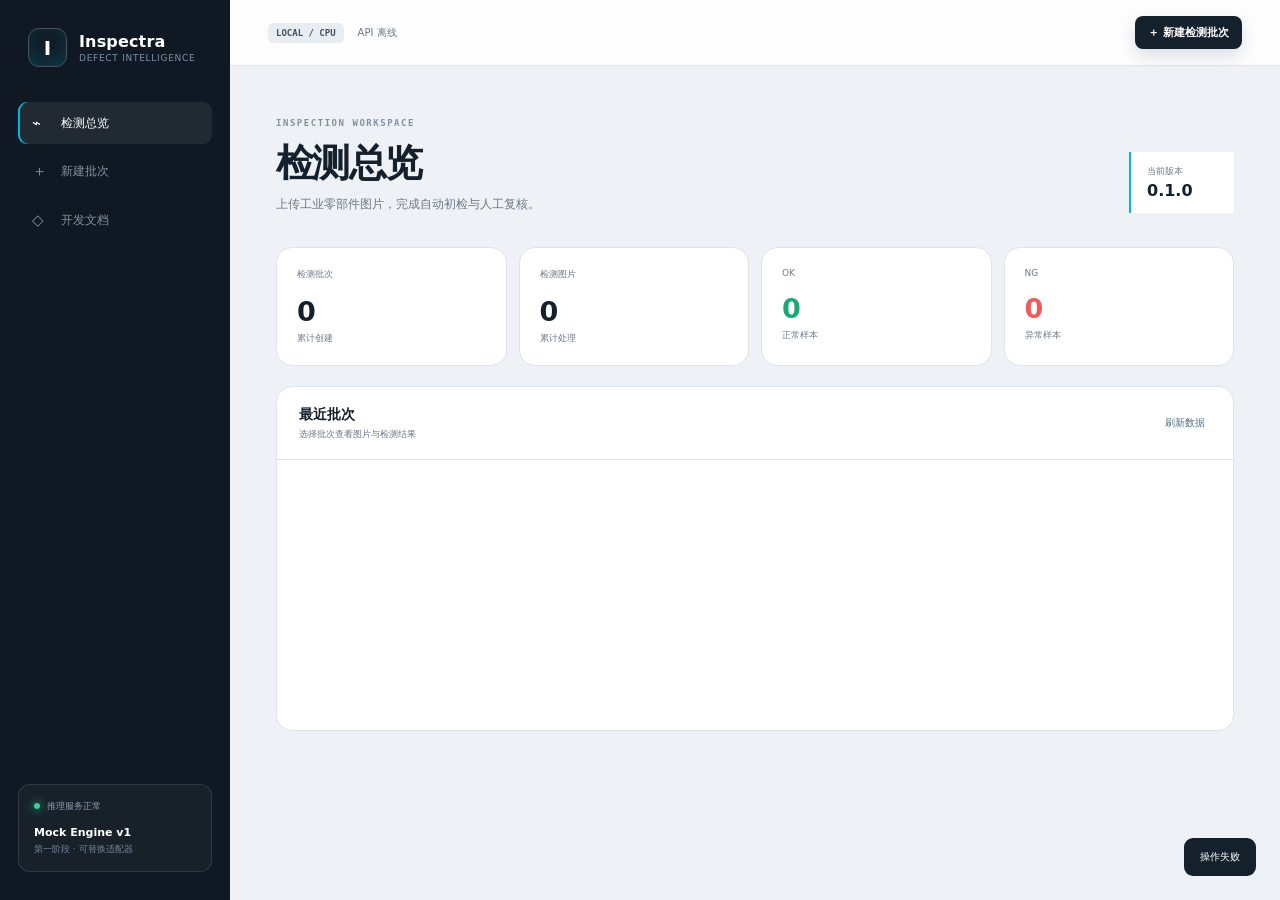
==== src/main/resources/static/index.html @ 6fd92f79 "feat: deliver runnable industrial defect detection demo" ====
<!doctype html>
<html lang="zh-CN">
<head>
  <meta charset="UTF-8">
  <meta name="viewport" content="width=device-width, initial-scale=1.0">
  <meta name="description" content="工业表面缺陷检测 Demo">
  <title>Inspectra · 工业缺陷检测</title>
  <link rel="stylesheet" href="app.css">
</head>
<body>
  <div class="app-shell">
    <aside>
      <div class="brand"><span class="brand-icon">I</span><div><strong>Inspectra</strong><small>Defect Intelligence</small></div></div>
      <nav>
        <button class="nav-item active" data-view="dashboard"><span>⌁</span>检测总览</button>
        <button class="nav-item" data-view="new-batch"><span>＋</span>新建批次</button>
        <a class="nav-item" href="docs/"><span>◇</span>开发文档</a>
      </nav>
      <div class="model-card">
        <div><span class="pulse"></span>推理服务正常</div>
        <strong>Mock Engine v1</strong>
        <small>第一阶段 · 可替换适配器</small>
      </div>
    </aside>

    <main>
      <header>
        <div><span class="environment">LOCAL / CPU</span><span id="apiStatus">连接中</span></div>
        <button class="primary compact" id="quickCreate">＋ 新建检测批次</button>
      </header>

      <section id="dashboard" class="view active">
        <div class="page-heading">
          <div><div class="eyebrow">INSPECTION WORKSPACE</div><h1>检测总览</h1><p>上传工业零部件图片，完成自动初检与人工复核。</p></div>
          <div class="date-badge"><span>当前版本</span><strong>0.1.0</strong></div>
        </div>
        <div class="stats" id="globalStats">
          <article><span>检测批次</span><strong>0</strong><small>累计创建</small></article>
          <article><span>检测图片</span><strong>0</strong><small>累计处理</small></article>
          <article><span>OK</span><strong class="ok">0</strong><small>正常样本</small></article>
          <article><span>NG</span><strong class="ng">0</strong><small>异常样本</small></article>
        </div>
        <div class="panel">
          <div class="panel-head"><div><h2>最近批次</h2><p>选择批次查看图片与检测结果</p></div><button class="text-button" id="refreshButton">刷新数据</button></div>
          <div id="batchList" class="batch-list"></div>
        </div>
      </section>

      <section id="new-batch" class="view">
        <div class="page-heading"><div><div class="eyebrow">NEW INSPECTION</div><h1>新建检测批次</h1><p>先创建批次，再上传待检测图片。</p></div></div>
        <form id="batchForm" class="form-panel">
          <label><span>批次名称 *</span><input name="name" required placeholder="例如：轴承外圈 2026-10-24"></label>
          <div class="form-row">
            <label><span>工件编号</span><input name="partNumber" placeholder="例如：BR-6205"></label>
            <label><span>检测场景</span><select disabled><option>肉眼可见表面缺陷</option></select></label>
          </div>
          <label><span>批次备注</span><textarea name="note" rows="4" placeholder="记录来源、拍摄条件或客户要求"></textarea></label>
          <div class="form-actions"><button type="button" class="secondary" data-view-target="dashboard">取消</button><button class="primary" type="submit">创建并上传图片 →</button></div>
        </form>
      </section>

      <section id="batch-detail" class="view">
        <button class="back-button" data-view-target="dashboard">← 返回批次列表</button>
        <div class="page-heading detail-heading">
          <div><div class="eyebrow" id="detailId">BATCH</div><h1 id="detailName">批次详情</h1><p id="detailMeta"></p></div>
          <a class="secondary export-link" id="exportLink">导出 CSV</a>
        </div>
        <div class="detail-grid">
          <section class="upload-panel">
            <div class="upload-copy"><span>01</span><div><h2>上传检测图片</h2><p>支持 JPG、PNG、WEBP，单次最多100MB。</p></div></div>
            <label class="drop-zone" id="dropZone">
              <input id="fileInput" type="file" multiple accept="image/jpeg,image/png,image/webp">
              <div class="upload-icon">⇧</div><strong>点击选择或拖放图片</strong><small>第一阶段使用确定性 Mock 检测</small>
            </label>
            <button class="primary full" id="uploadButton" disabled>上传并开始检测</button>
          </section>
          <section class="summary-panel" id="batchStats">
            <div class="summary-title"><span>02</span><h2>本批统计</h2></div>
            <div class="donut" style="--rate:0"><div><strong>0%</strong><small>合格率</small></div></div>
            <div class="summary-values"><div><span>总数</span><strong>0</strong></div><div><span>OK</span><strong class="ok">0</strong></div><div><span>NG</span><strong class="ng">0</strong></div></div>
          </section>
        </div>
        <div class="panel result-panel">
          <div class="panel-head"><div><h2>检测结果</h2><p>点击结果可以完成人工复核</p></div><div class="filter-group"><button class="filter active" data-filter="ALL">全部</button><button class="filter" data-filter="OK">OK</button><button class="filter" data-filter="NG">NG</button></div></div>
          <div id="imageGrid" class="image-grid"></div>
        </div>
      </section>
    </main>
  </div>

  <dialog id="reviewDialog">
    <form method="dialog" id="reviewForm">
      <div class="dialog-head"><div><span>MANUAL REVIEW</span><h2>人工复核</h2></div><button value="cancel">×</button></div>
      <input type="hidden" name="imageId">
      <label><span>最终判定</span><select name="status"><option>OK</option><option>NG</option></select></label>
      <label><span>缺陷类别</span><select name="category"><option>无缺陷</option><option>划痕</option><option>磕碰</option><option>缺料</option><option>污渍</option><option>毛刺</option></select></label>
      <label><span>复核备注</span><textarea name="note" rows="3" placeholder="可选"></textarea></label>
      <div class="form-actions"><button value="cancel" class="secondary">取消</button><button value="default" class="primary" id="saveReview">保存复核</button></div>
    </form>
  </dialog>

  <div id="toast" role="status"></div>
  <script src="app.js"></script>
</body>
</html>
---- src/main/resources/static/app.css ----
:root{--bg:#eef1f5;--paper:#fff;--ink:#15202d;--muted:#6d7785;--line:#dfe4ea;--nav:#101923;--cyan:#00b8d9;--green:#19a974;--red:#ef5b5b;--radius:16px;font-family:Inter,"Microsoft YaHei",system-ui,sans-serif;color-scheme:light}*{box-sizing:border-box}body{margin:0;background:var(--bg);color:var(--ink)}button,input,textarea,select{font:inherit}button,a{cursor:pointer}a{text-decoration:none;color:inherit}.app-shell{min-height:100vh}aside{position:fixed;inset:0 auto 0 0;width:230px;background:var(--nav);color:#fff;padding:28px 18px;display:flex;flex-direction:column}.brand{display:flex;align-items:center;gap:12px;padding:0 10px 35px}.brand-icon{width:39px;height:39px;display:grid;place-items:center;border:1px solid rgba(255,255,255,.25);border-radius:11px;color:#fff;font-size:20px;font-weight:900;box-shadow:inset 0 -8px 20px rgba(0,184,217,.18)}.brand strong,.brand small{display:block}.brand strong{letter-spacing:.01em}.brand small{font-size:9px;color:#7f92a8;margin-top:2px;letter-spacing:.08em;text-transform:uppercase}nav{display:grid;gap:6px}.nav-item{width:100%;border:0;background:transparent;color:#8190a2;padding:12px 14px;border-radius:9px;text-align:left;font-size:12px;display:flex;align-items:center;gap:12px}.nav-item span{width:17px;font-size:15px}.nav-item:hover,.nav-item.active{background:rgba(255,255,255,.07);color:#fff}.nav-item.active{box-shadow:inset 2px 0 var(--cyan)}.model-card{margin-top:auto;padding:15px;border:1px solid rgba(255,255,255,.1);border-radius:12px;background:rgba(255,255,255,.035)}.model-card>div{font-size:9px;color:#8fa0b3;margin-bottom:13px}.pulse{display:inline-block;width:6px;height:6px;border-radius:50%;background:#32d296;box-shadow:0 0 10px #32d296;margin-right:7px}.model-card strong,.model-card small{display:block}.model-card strong{font-size:11px}.model-card small{font-size:9px;color:#73859a;margin-top:4px}main{margin-left:230px;min-height:100vh}header{height:66px;padding:0 38px;background:rgba(255,255,255,.85);border-bottom:1px solid var(--line);display:flex;align-items:center;justify-content:space-between;position:sticky;top:0;z-index:10;backdrop-filter:blur(14px)}header>div{display:flex;align-items:center;gap:14px;font-size:10px;color:var(--muted)}.environment{background:#e8edf2;padding:5px 8px;border-radius:5px;font:600 9px ui-monospace,monospace;color:#425063}.view{display:none;max-width:1280px;margin:0 auto;padding:52px 46px 80px}.view.active{display:block}.page-heading{display:flex;justify-content:space-between;align-items:end;margin-bottom:34px}.eyebrow{font:700 9px ui-monospace,monospace;letter-spacing:.17em;color:#8190a2}.page-heading h1{font-size:38px;letter-spacing:-.045em;margin:10px 0 7px}.page-heading p{margin:0;color:var(--muted);font-size:12px}.date-badge{min-width:105px;padding:13px 16px;border-left:2px solid var(--cyan);background:var(--paper)}.date-badge span,.date-badge strong{display:block}.date-badge span{font-size:9px;color:var(--muted)}.date-badge strong{font-size:16px;margin-top:3px}.primary,.secondary{border:0;border-radius:8px;padding:11px 17px;font-size:11px;font-weight:700}.primary{background:var(--ink);color:#fff;box-shadow:0 7px 16px rgba(21,32,45,.14)}.primary:hover{background:#263548}.primary.compact{padding:9px 13px}.primary.full{width:100%;margin-top:12px}.primary:disabled{opacity:.4;cursor:not-allowed}.secondary{background:#fff;color:var(--ink);border:1px solid var(--line)}.stats{display:grid;grid-template-columns:repeat(4,1fr);gap:12px;margin-bottom:20px}.stats article{background:var(--paper);border:1px solid var(--line);border-radius:var(--radius);padding:20px}.stats span,.stats small{display:block;font-size:9px;color:var(--muted)}.stats strong{display:block;font-size:27px;letter-spacing:-.04em;margin:15px 0 5px}.ok{color:var(--green)!important}.ng{color:var(--red)!important}.panel{background:var(--paper);border:1px solid var(--line);border-radius:var(--radius);overflow:hidden}.panel-head{min-height:73px;padding:18px 22px;border-bottom:1px solid var(--line);display:flex;align-items:center;justify-content:space-between}.panel-head h2{font-size:14px;margin:0 0 4px}.panel-head p{margin:0;color:var(--muted);font-size:9px}.text-button{border:0;background:transparent;color:#4b718a;font-size:10px}.batch-list{min-height:270px}.empty{height:270px;display:grid;place-items:center;text-align:center;color:var(--muted)}.empty strong{display:block;color:#3a4653;font-size:13px;margin-bottom:6px}.empty small{font-size:10px}.batch-row{display:grid;grid-template-columns:1.5fr .8fr .6fr .6fr 70px;align-items:center;gap:15px;padding:17px 22px;border-bottom:1px solid var(--line);transition:.16s}.batch-row:last-child{border:0}.batch-row:hover{background:#f8fafb}.batch-main strong,.batch-main small{display:block}.batch-main strong{font-size:12px}.batch-main small,.batch-cell span{font-size:9px;color:var(--muted);margin-top:4px}.batch-cell strong,.batch-cell span{display:block}.batch-cell strong{font-size:12px}.batch-open{border:1px solid var(--line);background:#fff;border-radius:7px;padding:7px 10px;font-size:10px}.form-panel{max-width:760px;background:var(--paper);border:1px solid var(--line);border-radius:var(--radius);padding:28px}.form-panel label,.dialog-head+label,#reviewForm label{display:grid;gap:8px;margin-bottom:18px}.form-panel label>span,#reviewForm label>span{font-size:10px;font-weight:700}.form-row{display:grid;grid-template-columns:1fr 1fr;gap:16px}input,textarea,select{width:100%;border:1px solid #d4dbe3;background:#fbfcfd;color:var(--ink);padding:11px 12px;border-radius:8px;outline:0;font-size:11px}input:focus,textarea:focus,select:focus{border-color:#7aa6bd;box-shadow:0 0 0 3px rgba(0,184,217,.08)}textarea{resize:vertical}.form-actions{display:flex;justify-content:flex-end;gap:9px;margin-top:24px}.back-button{border:0;background:transparent;padding:0;color:var(--muted);font-size:10px;margin-bottom:24px}.detail-heading{margin-bottom:25px}.export-link{display:inline-block}.detail-grid{display:grid;grid-template-columns:1.45fr .75fr;gap:16px;margin-bottom:16px}.upload-panel,.summary-panel{background:var(--paper);border:1px solid var(--line);border-radius:var(--radius);padding:22px}.upload-copy{display:flex;gap:12px;align-items:start}.upload-copy>span,.summary-title>span{color:var(--cyan);font:700 9px ui-monospace,monospace}.upload-copy h2,.summary-title h2{font-size:13px;margin:0 0 4px}.upload-copy p{font-size:9px;color:var(--muted);margin:0}.drop-zone{margin-top:18px;min-height:155px;border:1px dashed #b9c3ce;border-radius:12px;background:#fafbfc;display:grid;place-items:center;align-content:center;text-align:center;cursor:pointer}.drop-zone.dragging{border-color:var(--cyan);background:#f0fbfd}.drop-zone input{display:none}.upload-icon{width:42px;height:42px;display:grid;place-items:center;border-radius:50%;background:#eef2f5;color:#647383;font-size:20px;margin-bottom:9px}.drop-zone strong{font-size:11px}.drop-zone small{font-size:9px;color:var(--muted);margin-top:5px}.summary-title{display:flex;gap:10px}.donut{width:125px;height:125px;margin:22px auto;border-radius:50%;display:grid;place-items:center;background:conic-gradient(var(--green) calc(var(--rate)*1%),#ebeff3 0)}.donut:before{content:"";position:absolute;width:91px;height:91px;border-radius:50%;background:#fff}.donut>div{position:relative;text-align:center}.donut strong,.donut small{display:block}.donut strong{font-size:22px}.donut small{font-size:8px;color:var(--muted)}.summary-values{display:grid;grid-template-columns:repeat(3,1fr);gap:8px}.summary-values div{text-align:center;padding:9px;background:#f7f9fa;border-radius:7px}.summary-values span,.summary-values strong{display:block}.summary-values span{font-size:8px;color:var(--muted)}.summary-values strong{font-size:14px;margin-top:4px}.result-panel{margin-top:16px}.filter-group{display:flex;gap:5px}.filter{border:1px solid var(--line);background:#fff;padding:6px 10px;border-radius:6px;color:var(--muted);font-size:9px}.filter.active{background:var(--ink);color:#fff;border-color:var(--ink)}.image-grid{display:grid;grid-template-columns:repeat(4,1fr);gap:1px;background:var(--line)}.image-card{background:#fff;padding:12px;cursor:pointer}.image-preview{position:relative;aspect-ratio:4/3;background:#e8edf1;border-radius:8px;overflow:hidden}.image-preview img{width:100%;height:100%;object-fit:cover}.box{position:absolute;border:2px solid var(--red);box-shadow:0 0 0 1px rgba(255,255,255,.5)}.box-label{position:absolute;top:-18px;left:-2px;background:var(--red);color:#fff;padding:3px 5px;font-size:7px;white-space:nowrap}.result-badge{position:absolute;right:7px;top:7px;padding:4px 6px;border-radius:5px;color:#fff;font:700 8px ui-monospace,monospace}.result-badge.OK{background:var(--green)}.result-badge.NG{background:var(--red)}.image-info{display:flex;justify-content:space-between;gap:8px;margin-top:10px}.image-info strong,.image-info small{display:block}.image-info strong{font-size:10px;max-width:150px;overflow:hidden;text-overflow:ellipsis;white-space:nowrap}.image-info small{font-size:8px;color:var(--muted);margin-top:3px}.reviewed{color:var(--green);font-size:8px;white-space:nowrap}dialog{width:min(430px,calc(100% - 30px));border:0;border-radius:15px;padding:0;box-shadow:0 30px 80px rgba(0,0,0,.28)}dialog::backdrop{background:rgba(11,18,25,.62);backdrop-filter:blur(4px)}#reviewForm{padding:25px}.dialog-head{display:flex;justify-content:space-between;align-items:start;margin-bottom:24px}.dialog-head span{font:700 8px ui-monospace,monospace;color:var(--cyan);letter-spacing:.15em}.dialog-head h2{margin:7px 0 0;font-size:22px}.dialog-head button{border:0;background:#f0f3f5;width:29px;height:29px;border-radius:7px}.toast{opacity:1}#toast{position:fixed;right:24px;bottom:24px;z-index:100;background:#14202b;color:#fff;border-radius:9px;padding:12px 16px;font-size:10px;transform:translateY(20px);opacity:0;pointer-events:none;transition:.25s}#toast.show{transform:translateY(0);opacity:1}@media(max-width:960px){aside{width:190px}main{margin-left:190px}.view{padding:35px 24px}.image-grid{grid-template-columns:repeat(2,1fr)}.stats{grid-template-columns:repeat(2,1fr)}}@media(max-width:700px){aside{position:static;width:auto;height:auto;padding:16px}.brand{padding-bottom:16px}nav{grid-template-columns:repeat(3,1fr)}.model-card{display:none}main{margin:0}header{padding:0 18px}.view{padding:30px 16px}.stats,.detail-grid,.form-row{grid-template-columns:1fr}.page-heading{align-items:start}.date-badge{display:none}.image-grid{grid-template-columns:1fr}.batch-row{grid-template-columns:1fr auto}.batch-cell{display:none}}
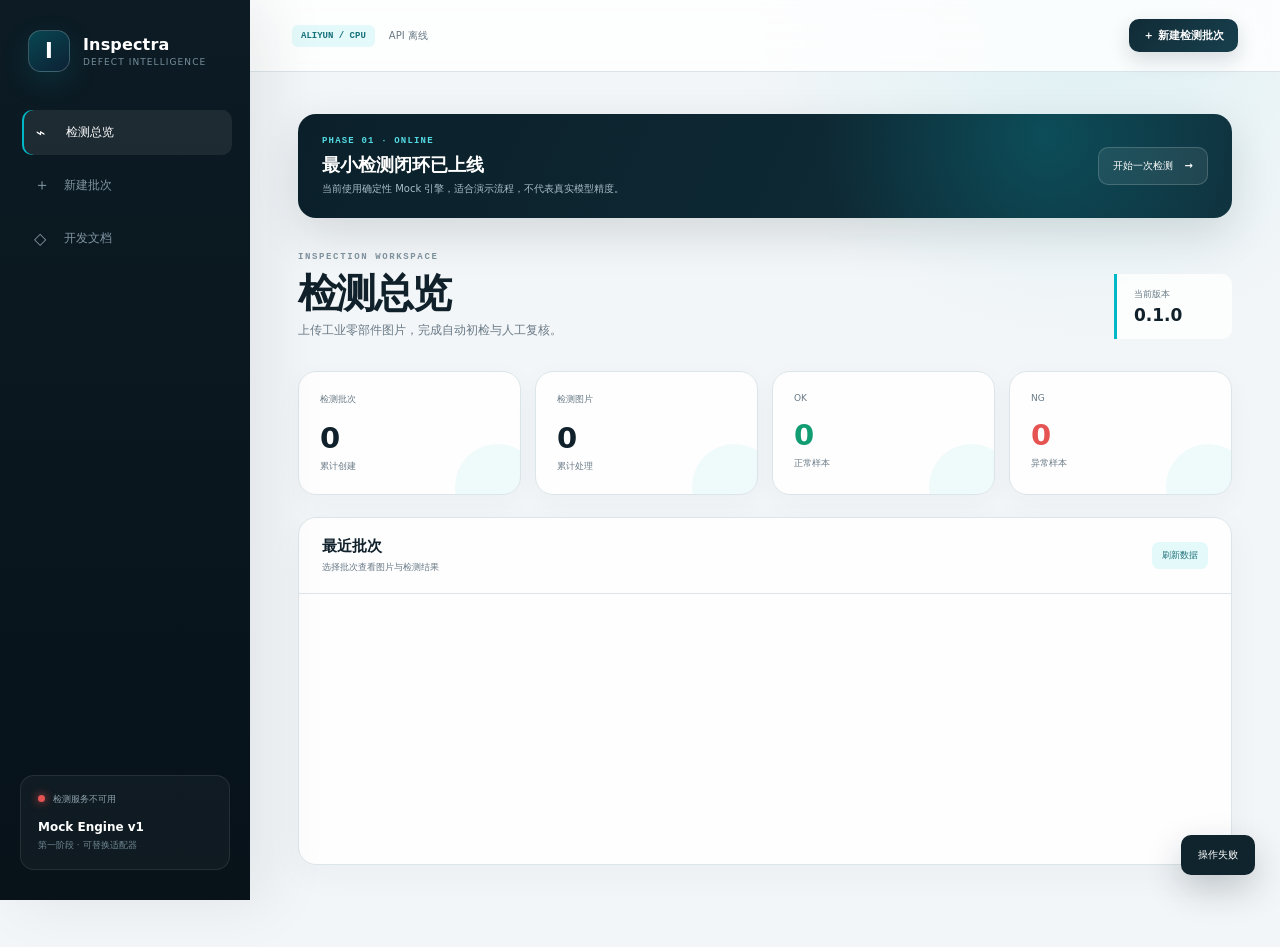
==== commit 874cce92: "fix(web): 重做检测工作台并改写首日交付日志 新增： - 新增工业检测工作台 V2 视觉样式，重构导航、状态卡、批次列表、上传区、统计区和移动端布局。 - 新增首日交付时间线与可导出的交付记录" ====
--- a/src/main/resources/static/index.html
+++ b/src/main/resources/static/index.html
@@ -5,7 +5,7 @@
   <meta name="viewport" content="width=device-width, initial-scale=1.0">
   <meta name="description" content="工业表面缺陷检测 Demo">
   <title>Inspectra · 工业缺陷检测</title>
-  <link rel="stylesheet" href="app.css">
+  <link rel="stylesheet" href="app-v2.css">
 </head>
 <body>
   <div class="app-shell">
@@ -17,7 +17,7 @@
         <a class="nav-item" href="docs/"><span>◇</span>开发文档</a>
       </nav>
       <div class="model-card">
-        <div><span class="pulse"></span>推理服务正常</div>
+        <div><span class="pulse" id="servicePulse"></span><span id="serviceState">正在检查服务</span></div>
         <strong>Mock Engine v1</strong>
         <small>第一阶段 · 可替换适配器</small>
       </div>
@@ -25,11 +25,15 @@
 
     <main>
       <header>
-        <div><span class="environment">LOCAL / CPU</span><span id="apiStatus">连接中</span></div>
+        <div><span class="environment" id="environmentBadge">CPU DEMO</span><span id="apiStatus">连接中</span></div>
         <button class="primary compact" id="quickCreate">＋ 新建检测批次</button>
       </header>
 
       <section id="dashboard" class="view active">
+        <div class="welcome-strip">
+          <div><span>PHASE 01 · ONLINE</span><strong>最小检测闭环已上线</strong><small>当前使用确定性 Mock 引擎，适合演示流程，不代表真实模型精度。</small></div>
+          <button class="strip-action" data-view-target="new-batch">开始一次检测 <b>→</b></button>
+        </div>
         <div class="page-heading">
           <div><div class="eyebrow">INSPECTION WORKSPACE</div><h1>检测总览</h1><p>上传工业零部件图片，完成自动初检与人工复核。</p></div>
           <div class="date-badge"><span>当前版本</span><strong>0.1.0</strong></div>
@@ -67,7 +71,7 @@
         </div>
         <div class="detail-grid">
           <section class="upload-panel">
-            <div class="upload-copy"><span>01</span><div><h2>上传检测图片</h2><p>支持 JPG、PNG、WEBP，单次最多100MB。</p></div></div>
+            <div class="upload-copy"><span>01</span><div><h2>上传检测图片</h2><p>支持 JPG、PNG、WEBP，单张 10MB，单次最多 100MB。</p></div></div>
             <label class="drop-zone" id="dropZone">
               <input id="fileInput" type="file" multiple accept="image/jpeg,image/png,image/webp">
               <div class="upload-icon">⇧</div><strong>点击选择或拖放图片</strong><small>第一阶段使用确定性 Mock 检测</small>
@@ -90,12 +94,12 @@
 
   <dialog id="reviewDialog">
     <form method="dialog" id="reviewForm">
-      <div class="dialog-head"><div><span>MANUAL REVIEW</span><h2>人工复核</h2></div><button value="cancel">×</button></div>
+      <div class="dialog-head"><div><span>MANUAL REVIEW</span><h2>人工复核</h2></div><button type="button" id="closeReview" aria-label="关闭复核窗口">×</button></div>
       <input type="hidden" name="imageId">
       <label><span>最终判定</span><select name="status"><option>OK</option><option>NG</option></select></label>
       <label><span>缺陷类别</span><select name="category"><option>无缺陷</option><option>划痕</option><option>磕碰</option><option>缺料</option><option>污渍</option><option>毛刺</option></select></label>
       <label><span>复核备注</span><textarea name="note" rows="3" placeholder="可选"></textarea></label>
-      <div class="form-actions"><button value="cancel" class="secondary">取消</button><button value="default" class="primary" id="saveReview">保存复核</button></div>
+      <div class="form-actions"><button type="button" id="cancelReview" class="secondary">取消</button><button type="submit" class="primary" id="saveReview">保存复核</button></div>
     </form>
   </dialog>
 
--- a/src/main/resources/static/app-v2.css
+++ b/src/main/resources/static/app-v2.css
@@ -0,0 +1,2 @@
+:root{--bg:#f3f6f8;--paper:#fff;--ink:#10212b;--muted:#687985;--line:#dce5e9;--nav:#09151c;--cyan:#00b7c7;--cyan-soft:#e4f9fa;--blue:#1478ff;--green:#129c72;--red:#e65353;--amber:#f3a83b;--radius:18px;font-family:Inter,"Microsoft YaHei","PingFang SC",system-ui,sans-serif;color-scheme:light}*{box-sizing:border-box}html{scroll-behavior:smooth}body{margin:0;background:radial-gradient(circle at 85% 0,rgba(0,183,199,.09),transparent 25%),var(--bg);color:var(--ink)}button,input,textarea,select{font:inherit}button,a{cursor:pointer}a{text-decoration:none;color:inherit}.app-shell{min-height:100vh}aside{position:fixed;inset:0 auto 0 0;width:250px;background:linear-gradient(180deg,#0c1b24,#071219);color:#fff;padding:30px 20px;display:flex;flex-direction:column;z-index:20;box-shadow:18px 0 60px rgba(8,25,34,.08)}.brand{display:flex;align-items:center;gap:13px;padding:0 8px 38px}.brand-icon{width:42px;height:42px;display:grid;place-items:center;border:1px solid rgba(255,255,255,.2);border-radius:13px;background:linear-gradient(145deg,rgba(0,183,199,.28),rgba(20,120,255,.08));font-size:21px;font-weight:900;box-shadow:0 10px 30px rgba(0,183,199,.14)}.brand strong,.brand small{display:block}.brand strong{font-size:16px;letter-spacing:.01em}.brand small{font-size:9px;color:#77909d;margin-top:3px;letter-spacing:.12em;text-transform:uppercase}nav{display:grid;gap:7px}.nav-item{width:100%;border:0;background:transparent;color:#8296a2;padding:13px 14px;border-radius:10px;text-align:left;font-size:12px;display:flex;align-items:center;gap:12px;transition:.2s}.nav-item span{width:18px;font-size:16px}.nav-item:hover,.nav-item.active{background:rgba(255,255,255,.075);color:#fff;transform:translateX(2px)}.nav-item.active{box-shadow:inset 2px 0 var(--cyan)}.model-card{margin-top:auto;padding:17px;border:1px solid rgba(255,255,255,.09);border-radius:14px;background:rgba(255,255,255,.035)}.model-card>div{font-size:9px;color:#8fa4af;margin-bottom:14px}.pulse{display:inline-block;width:7px;height:7px;border-radius:50%;background:#38d79f;box-shadow:0 0 12px #38d79f;margin-right:8px}.pulse.offline{background:var(--red);box-shadow:0 0 10px var(--red)}.model-card strong,.model-card small{display:block}.model-card strong{font-size:12px}.model-card small{font-size:9px;color:#718793;margin-top:5px}main{margin-left:250px;min-height:100vh}header{height:72px;padding:0 42px;background:rgba(255,255,255,.82);border-bottom:1px solid rgba(213,225,230,.86);display:flex;align-items:center;justify-content:space-between;position:sticky;top:0;z-index:12;backdrop-filter:blur(18px)}header>div{display:flex;align-items:center;gap:14px;font-size:10px;color:var(--muted)}.environment{background:var(--cyan-soft);padding:6px 9px;border-radius:6px;font:700 9px ui-monospace,monospace;color:#16727a}.view{display:none;max-width:1320px;margin:0 auto;padding:42px 48px 82px}.view.active{display:block;animation:fade-in .28s ease}@keyframes fade-in{from{opacity:0;transform:translateY(6px)}to{opacity:1;transform:none}}.welcome-strip{display:flex;align-items:center;justify-content:space-between;gap:30px;margin-bottom:34px;padding:22px 24px;border-radius:var(--radius);color:#fff;background:radial-gradient(circle at 80% 20%,rgba(0,211,225,.2),transparent 30%),linear-gradient(115deg,#0b202a,#102f3b);box-shadow:0 16px 45px rgba(11,32,42,.14)}.welcome-strip span,.welcome-strip strong,.welcome-strip small{display:block}.welcome-strip span{font:700 9px ui-monospace,monospace;color:#54dbe4;letter-spacing:.13em}.welcome-strip strong{margin:7px 0 5px;font-size:18px}.welcome-strip small{color:#a9bec7;font-size:10px}.strip-action{border:1px solid rgba(255,255,255,.17);background:rgba(255,255,255,.08);color:#fff;padding:11px 14px;border-radius:10px;font-size:10px;white-space:nowrap}.strip-action:hover{background:rgba(255,255,255,.14)}.strip-action b{margin-left:8px}.page-heading{display:flex;justify-content:space-between;align-items:end;margin-bottom:32px}.eyebrow{font:700 9px ui-monospace,monospace;letter-spacing:.18em;color:#7d919c}.page-heading h1{font-size:40px;line-height:1;letter-spacing:-.05em;margin:11px 0 9px}.page-heading p{margin:0;color:var(--muted);font-size:12px}.date-badge{min-width:118px;padding:14px 17px;border-left:3px solid var(--cyan);border-radius:0 10px 10px 0;background:rgba(255,255,255,.8)}.date-badge span,.date-badge strong{display:block}.date-badge span{font-size:9px;color:var(--muted)}.date-badge strong{font-size:17px;margin-top:4px}.primary,.secondary{border:0;border-radius:10px;padding:11px 18px;font-size:11px;font-weight:750;transition:.18s}.primary{background:linear-gradient(135deg,#102b36,#183f4d);color:#fff;box-shadow:0 8px 20px rgba(16,43,54,.16)}.primary:hover{transform:translateY(-1px);box-shadow:0 10px 24px rgba(16,43,54,.22)}.primary.compact{padding:9px 14px}.primary.full{width:100%;margin-top:13px}.primary:disabled{opacity:.42;cursor:not-allowed;transform:none}.secondary{background:#fff;color:var(--ink);border:1px solid var(--line)}.stats{display:grid;grid-template-columns:repeat(4,1fr);gap:14px;margin-bottom:22px}.stats article{position:relative;overflow:hidden;background:rgba(255,255,255,.92);border:1px solid var(--line);border-radius:var(--radius);padding:21px;box-shadow:0 8px 28px rgba(25,57,70,.035)}.stats article:after{content:"";position:absolute;inset:auto -20px -35px auto;width:85px;height:85px;border-radius:50%;background:rgba(0,183,199,.06)}.stats span,.stats small{display:block;font-size:9px;color:var(--muted)}.stats strong{display:block;font-size:29px;letter-spacing:-.045em;margin:15px 0 5px}.ok{color:var(--green)!important}.ng{color:var(--red)!important}.panel,.form-panel,.upload-panel,.summary-panel{background:rgba(255,255,255,.94);border:1px solid var(--line);border-radius:var(--radius);box-shadow:0 10px 35px rgba(22,54,67,.04)}.panel{overflow:hidden}.panel-head{min-height:76px;padding:19px 23px;border-bottom:1px solid var(--line);display:flex;align-items:center;justify-content:space-between;gap:20px}.panel-head h2{font-size:15px;margin:0 0 5px}.panel-head p{margin:0;color:var(--muted);font-size:9px}.text-button{border:0;background:var(--cyan-soft);color:#22727b;font-size:9px;padding:7px 10px;border-radius:7px}.batch-list{min-height:270px}.empty{height:270px;display:grid;place-items:center;text-align:center;color:var(--muted);padding:25px}.empty strong{display:block;color:#344650;font-size:13px;margin-bottom:7px}.empty small{font-size:10px}.batch-row{display:grid;grid-template-columns:1.5fr .8fr .55fr .55fr 72px;align-items:center;gap:15px;padding:18px 23px;border-bottom:1px solid var(--line);transition:.16s}.batch-row:last-child{border:0}.batch-row:hover{background:#f7fbfc}.batch-main strong,.batch-main small{display:block}.batch-main strong{font-size:12px}.batch-main small,.batch-cell span{font-size:9px;color:var(--muted);margin-top:5px}.batch-cell strong,.batch-cell span{display:block}.batch-cell strong{font-size:12px}.batch-open{border:1px solid var(--line);background:#fff;border-radius:8px;padding:8px 10px;font-size:10px}.form-panel{max-width:780px;padding:30px}.form-panel label,#reviewForm label{display:grid;gap:8px;margin-bottom:19px}.form-panel label>span,#reviewForm label>span{font-size:10px;font-weight:750}.form-row{display:grid;grid-template-columns:1fr 1fr;gap:17px}input,textarea,select{width:100%;border:1px solid #d2dee3;background:#fbfdfd;color:var(--ink);padding:12px 13px;border-radius:9px;outline:0;font-size:11px}input:focus,textarea:focus,select:focus{border-color:#67bfc7;box-shadow:0 0 0 3px rgba(0,183,199,.1)}textarea{resize:vertical}.form-actions{display:flex;justify-content:flex-end;gap:9px;margin-top:24px}.back-button{border:0;background:transparent;padding:0;color:var(--muted);font-size:10px;margin-bottom:25px}.detail-heading{margin-bottom:25px}.export-link{display:inline-block}.detail-grid{display:grid;grid-template-columns:1.4fr .76fr;gap:17px;margin-bottom:17px}.upload-panel,.summary-panel{padding:23px}.upload-copy{display:flex;gap:12px;align-items:start}.upload-copy>span,.summary-title>span{color:var(--cyan);font:700 9px ui-monospace,monospace}.upload-copy h2,.summary-title h2{font-size:14px;margin:0 0 5px}.upload-copy p{font-size:9px;color:var(--muted);margin:0}.drop-zone{margin-top:18px;min-height:165px;border:1px dashed #aebfc6;border-radius:14px;background:linear-gradient(135deg,#fbfdfd,#f5fafb);display:grid;place-items:center;align-content:center;text-align:center;cursor:pointer;transition:.18s}.drop-zone:hover,.drop-zone.dragging{border-color:var(--cyan);background:var(--cyan-soft);transform:translateY(-1px)}.drop-zone input{display:none}.upload-icon{width:44px;height:44px;display:grid;place-items:center;border-radius:50%;background:#e8f2f4;color:#52717d;font-size:20px;margin-bottom:10px}.drop-zone strong{font-size:11px}.drop-zone small{font-size:9px;color:var(--muted);margin-top:6px}.summary-title{display:flex;gap:10px}.donut{position:relative;width:128px;height:128px;margin:23px auto;border-radius:50%;display:grid;place-items:center;background:conic-gradient(var(--green) calc(var(--rate)*1%),#e9eff1 0)}.donut:before{content:"";position:absolute;width:92px;height:92px;border-radius:50%;background:#fff}.donut>div{position:relative;text-align:center}.donut strong,.donut small{display:block}.donut strong{font-size:22px}.donut small{font-size:8px;color:var(--muted)}.summary-values{display:grid;grid-template-columns:repeat(3,1fr);gap:8px}.summary-values div{text-align:center;padding:10px;background:#f5f9fa;border-radius:8px}.summary-values span,.summary-values strong{display:block}.summary-values span{font-size:8px;color:var(--muted)}.summary-values strong{font-size:14px;margin-top:4px}.result-panel{margin-top:17px}.filter-group{display:flex;gap:5px}.filter{border:1px solid var(--line);background:#fff;padding:7px 11px;border-radius:7px;color:var(--muted);font-size:9px}.filter.active{background:var(--ink);color:#fff;border-color:var(--ink)}.image-grid{display:grid;grid-template-columns:repeat(3,1fr);gap:1px;background:var(--line)}.image-card{background:#fff;padding:14px;cursor:pointer;transition:.18s}.image-card:hover{background:#f8fbfb}.image-preview{position:relative;aspect-ratio:4/3;background:linear-gradient(135deg,#edf2f3,#e4eaed);border-radius:10px;overflow:hidden}.image-preview img{width:100%;height:100%;object-fit:contain}.box{position:absolute;border:2px solid var(--red);box-shadow:0 0 0 1px rgba(255,255,255,.65)}.box-label{position:absolute;top:0;left:0;transform:translateY(-100%);background:var(--red);color:#fff;padding:3px 5px;font-size:7px;white-space:nowrap}.result-badge{position:absolute;right:8px;top:8px;padding:5px 7px;border-radius:6px;color:#fff;font:700 8px ui-monospace,monospace}.result-badge.OK{background:var(--green)}.result-badge.NG{background:var(--red)}.image-info{display:flex;justify-content:space-between;gap:8px;margin-top:11px}.image-info strong,.image-info small{display:block}.image-info strong{font-size:10px;max-width:180px;overflow:hidden;text-overflow:ellipsis;white-space:nowrap}.image-info small{font-size:8px;color:var(--muted);margin-top:4px}.reviewed{color:var(--green);font-size:8px;white-space:nowrap}dialog{width:min(440px,calc(100% - 28px));border:0;border-radius:18px;padding:0;box-shadow:0 32px 90px rgba(0,0,0,.28)}dialog::backdrop{background:rgba(5,16,22,.66);backdrop-filter:blur(5px)}#reviewForm{padding:27px}.dialog-head{display:flex;justify-content:space-between;align-items:start;margin-bottom:25px}.dialog-head span{font:700 8px ui-monospace,monospace;color:var(--cyan);letter-spacing:.15em}.dialog-head h2{margin:7px 0 0;font-size:23px}.dialog-head button{border:0;background:#eef3f4;width:31px;height:31px;border-radius:8px}.toast{opacity:1}#toast{position:fixed;right:25px;bottom:25px;z-index:100;background:#10242d;color:#fff;border-radius:10px;padding:13px 17px;font-size:10px;transform:translateY(22px);opacity:0;pointer-events:none;transition:.25s;box-shadow:0 14px 35px rgba(10,30,40,.22)}#toast.show{transform:none;opacity:1}@media(max-width:1050px){aside{width:210px}main{margin-left:210px}.view{padding:35px 26px}.image-grid{grid-template-columns:repeat(2,1fr)}.stats{grid-template-columns:repeat(2,1fr)}}@media(max-width:720px){aside{position:sticky;top:0;width:auto;height:auto;padding:12px 14px;display:block}.brand{padding:0 2px 11px}.brand-icon{width:34px;height:34px}.brand small{display:none}nav{grid-template-columns:repeat(3,1fr);gap:5px}.nav-item{justify-content:center;padding:9px 6px;font-size:10px}.nav-item span{width:auto}.nav-item:hover,.nav-item.active{transform:none}.model-card{display:none}main{margin:0}header{height:58px;padding:0 15px}.primary.compact{font-size:0}.primary.compact:after{content:"＋ 新建";font-size:10px}.view{padding:24px 14px 60px}.welcome-strip{align-items:flex-start;padding:19px;display:grid}.page-heading{align-items:start}.page-heading h1{font-size:32px}.date-badge{display:none}.stats,.detail-grid,.form-row{grid-template-columns:1fr}.stats{gap:9px}.stats article{padding:17px}.image-grid{grid-template-columns:1fr}.batch-row{grid-template-columns:1fr auto;padding:16px}.batch-cell{display:none}.panel-head{align-items:flex-start}.filter-group{flex-shrink:0}.form-panel{padding:21px}.detail-heading{display:grid;gap:16px}.export-link{width:max-content}}@media(max-width:420px){.welcome-strip small{line-height:1.55}.strip-action{width:100%}.panel-head{display:grid}.filter-group{margin-top:5px}.image-info strong{max-width:210px}}
+
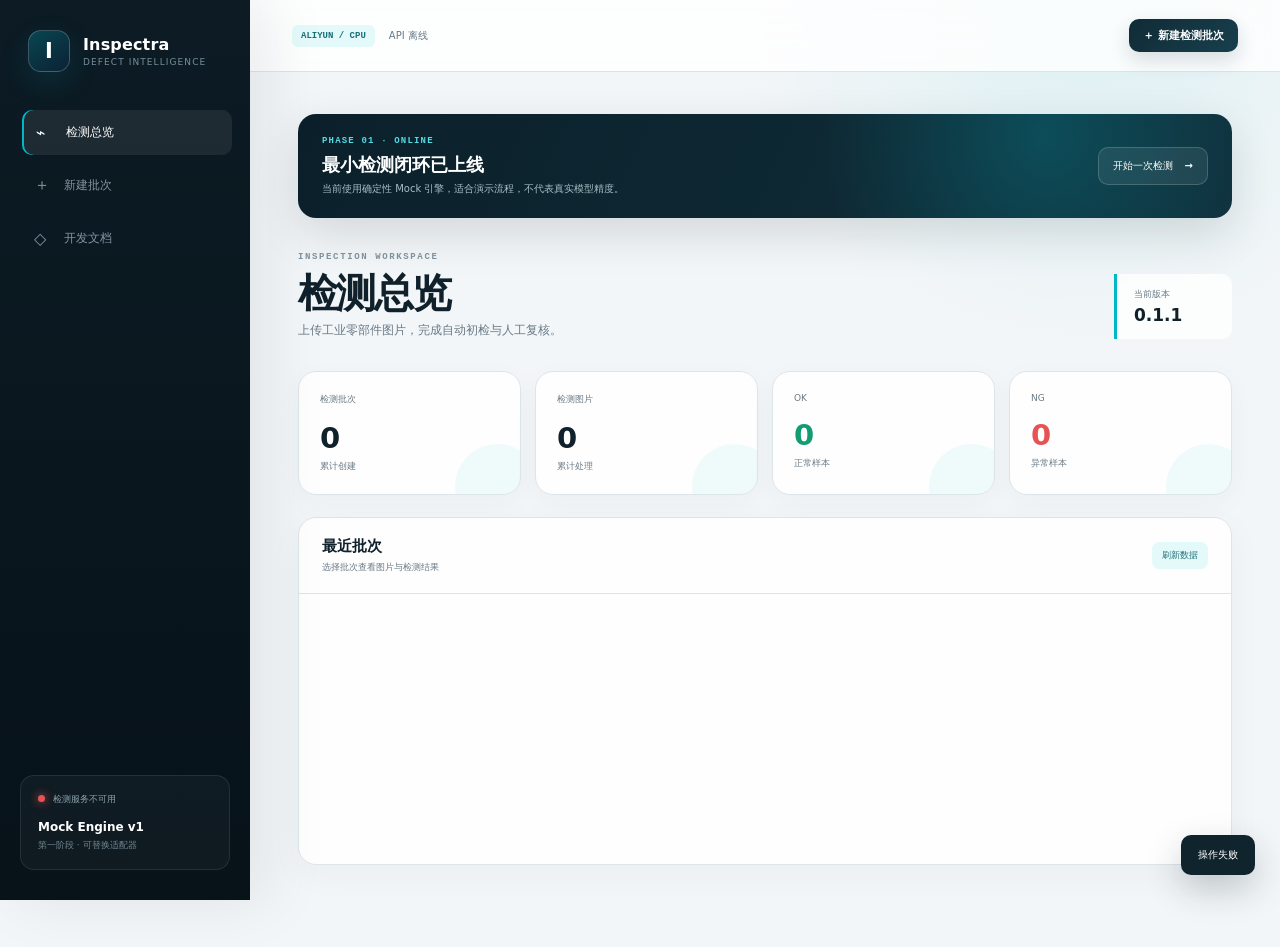
==== commit 13c59cdc: "fix(web): 打通检测场景并移除文档 Hash 导航 新增： - 为批次增加检测场景字段，提供肉眼表面缺陷、机加工金属件、半导体设备零部件和公开数据演示四种选择。 - 增加场景字段接口断言，验证" ====
--- a/src/main/resources/static/index.html
+++ b/src/main/resources/static/index.html
@@ -36,7 +36,7 @@
         </div>
         <div class="page-heading">
           <div><div class="eyebrow">INSPECTION WORKSPACE</div><h1>检测总览</h1><p>上传工业零部件图片，完成自动初检与人工复核。</p></div>
-          <div class="date-badge"><span>当前版本</span><strong>0.1.0</strong></div>
+          <div class="date-badge"><span>当前版本</span><strong>0.1.1</strong></div>
         </div>
         <div class="stats" id="globalStats">
           <article><span>检测批次</span><strong>0</strong><small>累计创建</small></article>
@@ -56,7 +56,7 @@
           <label><span>批次名称 *</span><input name="name" required placeholder="例如：轴承外圈 2026-10-24"></label>
           <div class="form-row">
             <label><span>工件编号</span><input name="partNumber" placeholder="例如：BR-6205"></label>
-            <label><span>检测场景</span><select disabled><option>肉眼可见表面缺陷</option></select></label>
+            <label><span>检测场景 *</span><select name="scene" required><option value="">请选择检测场景</option><option value="肉眼可见表面缺陷">肉眼可见表面缺陷</option><option value="机加工金属件">机加工金属件</option><option value="半导体设备零部件">半导体设备零部件</option><option value="公开数据技术演示">公开数据技术演示</option></select></label>
           </div>
           <label><span>批次备注</span><textarea name="note" rows="4" placeholder="记录来源、拍摄条件或客户要求"></textarea></label>
           <div class="form-actions"><button type="button" class="secondary" data-view-target="dashboard">取消</button><button class="primary" type="submit">创建并上传图片 →</button></div>
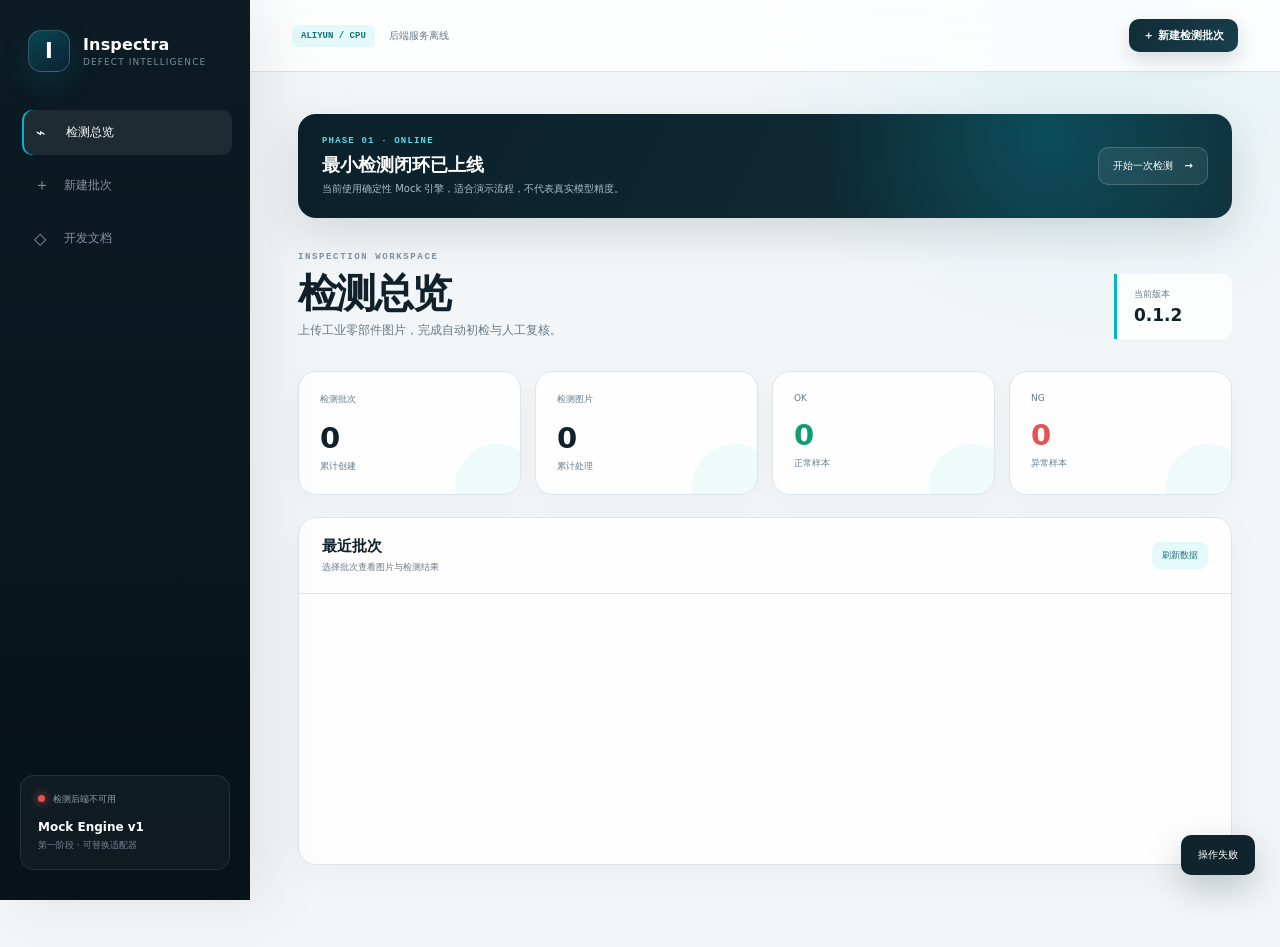
==== commit 60503889: "feat(batch): 增加批次删除并完善开发文档分层 新增： - 新增 DELETE /api/batches/{id} 接口，删除批次时同步清理检测记录和上传图片。 - 批次列表新增删除按钮和不" ====
--- a/src/main/resources/static/index.html
+++ b/src/main/resources/static/index.html
@@ -6,6 +6,7 @@
   <meta name="description" content="工业表面缺陷检测 Demo">
   <title>Inspectra · 工业缺陷检测</title>
   <link rel="stylesheet" href="app-v2.css">
+  <style>.batch-row{grid-template-columns:1.5fr .8fr .55fr .55fr 132px}.batch-actions{display:flex;gap:6px;justify-content:flex-end}.batch-delete{border:1px solid rgba(230,83,83,.28);background:#fff;color:#c33f3f;border-radius:8px;padding:8px 10px;font-size:10px}.batch-delete:hover{background:#fff2f2;border-color:#e65353}@media(max-width:720px){.batch-row{grid-template-columns:1fr auto}.batch-actions{grid-column:2;grid-row:1;flex-direction:column}}</style>
 </head>
 <body>
   <div class="app-shell">
@@ -17,7 +18,7 @@
         <a class="nav-item" href="docs/"><span>◇</span>开发文档</a>
       </nav>
       <div class="model-card">
-        <div><span class="pulse" id="servicePulse"></span><span id="serviceState">正在检查服务</span></div>
+        <div><span class="pulse" id="servicePulse"></span><span id="serviceState">正在检查后端</span></div>
         <strong>Mock Engine v1</strong>
         <small>第一阶段 · 可替换适配器</small>
       </div>
@@ -25,7 +26,7 @@
 
     <main>
       <header>
-        <div><span class="environment" id="environmentBadge">CPU DEMO</span><span id="apiStatus">连接中</span></div>
+        <div><span class="environment" id="environmentBadge">CPU DEMO</span><span id="apiStatus">后端连接中</span></div>
         <button class="primary compact" id="quickCreate">＋ 新建检测批次</button>
       </header>
 
@@ -36,7 +37,7 @@
         </div>
         <div class="page-heading">
           <div><div class="eyebrow">INSPECTION WORKSPACE</div><h1>检测总览</h1><p>上传工业零部件图片，完成自动初检与人工复核。</p></div>
-          <div class="date-badge"><span>当前版本</span><strong>0.1.1</strong></div>
+          <div class="date-badge"><span>当前版本</span><strong>0.1.2</strong></div>
         </div>
         <div class="stats" id="globalStats">
           <article><span>检测批次</span><strong>0</strong><small>累计创建</small></article>
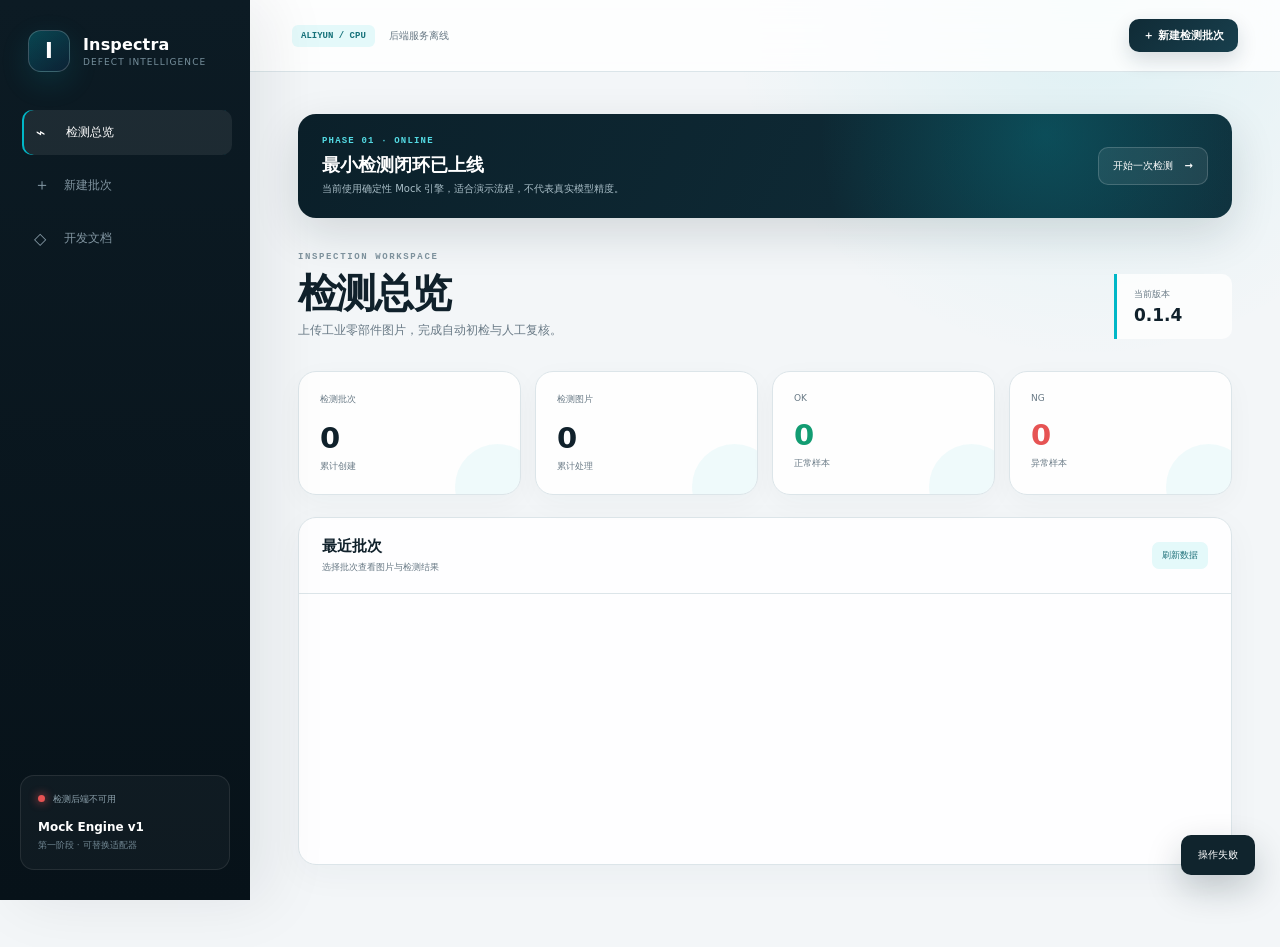
==== commit 8e3388d9: "fix(web): 补齐批次详情导航并渲染完整开发文档 新增： - 新增开发文档阅读页、专用样式和 Markdown 渲染脚本，支持目录、表格、代码块、列表与移动端阅读。 - 批次详情页新增显眼的返回" ====
--- a/src/main/resources/static/index.html
+++ b/src/main/resources/static/index.html
@@ -6,7 +6,7 @@
   <meta name="description" content="工业表面缺陷检测 Demo">
   <title>Inspectra · 工业缺陷检测</title>
   <link rel="stylesheet" href="app-v2.css">
-  <style>.batch-row{grid-template-columns:1.5fr .8fr .55fr .55fr 132px}.batch-actions{display:flex;gap:6px;justify-content:flex-end}.batch-delete{border:1px solid rgba(230,83,83,.28);background:#fff;color:#c33f3f;border-radius:8px;padding:8px 10px;font-size:10px}.batch-delete:hover{background:#fff2f2;border-color:#e65353}@media(max-width:720px){.batch-row{grid-template-columns:1fr auto}.batch-actions{grid-column:2;grid-row:1;flex-direction:column}}</style>
+  <style>.batch-row{grid-template-columns:1.5fr .8fr .55fr .55fr 196px}.batch-actions,.detail-actions,.detail-toolbar{display:flex;gap:6px;justify-content:flex-end;align-items:center}.batch-edit{border:1px solid #b8dce0;background:#eefafb;color:#176b73;border-radius:8px;padding:8px 10px;font-size:10px}.batch-delete{border:1px solid rgba(230,83,83,.28);background:#fff;color:#c33f3f;border-radius:8px;padding:8px 10px;font-size:10px}.batch-edit:hover{background:#dcf5f7}.batch-delete:hover{background:#fff2f2;border-color:#e65353}.mode-badge{padding:7px 10px;border-radius:7px;background:#edf2f4;color:#60727c;font-size:9px}.mode-badge.editing{background:#e4f9fa;color:#16727a}.detail-toolbar{justify-content:space-between;margin-bottom:24px}.detail-toolbar>div{display:flex;align-items:center;gap:10px}.detail-toolbar button{border:1px solid var(--line);background:#fff;border-radius:9px;padding:9px 13px;color:var(--ink);font-size:10px}.detail-toolbar button:hover:not(:disabled){border-color:#8fbec3;background:#f5fbfc}.detail-toolbar button:disabled{opacity:.4;cursor:not-allowed}.record-position{font-size:9px;color:var(--muted)}.readonly #uploadPanel{display:none}.readonly .detail-grid{grid-template-columns:minmax(280px,420px)}.readonly .image-card{cursor:default}.readonly .image-card:hover{background:#fff}@media(max-width:720px){.batch-row{grid-template-columns:1fr auto}.batch-actions{grid-column:2;grid-row:1;flex-direction:column}.detail-actions{justify-content:flex-start;flex-wrap:wrap}.detail-toolbar{align-items:flex-start}.detail-toolbar>div{display:grid;text-align:right}}</style>
 </head>
 <body>
   <div class="app-shell">
@@ -37,7 +37,7 @@
         </div>
         <div class="page-heading">
           <div><div class="eyebrow">INSPECTION WORKSPACE</div><h1>检测总览</h1><p>上传工业零部件图片，完成自动初检与人工复核。</p></div>
-          <div class="date-badge"><span>当前版本</span><strong>0.1.2</strong></div>
+          <div class="date-badge"><span>当前版本</span><strong>0.1.4</strong></div>
         </div>
         <div class="stats" id="globalStats">
           <article><span>检测批次</span><strong>0</strong><small>累计创建</small></article>
@@ -65,13 +65,13 @@
       </section>
 
       <section id="batch-detail" class="view">
-        <button class="back-button" data-view-target="dashboard">← 返回批次列表</button>
+        <div class="detail-toolbar"><button type="button" data-view-target="dashboard">← 返回批次列表</button><div><span class="record-position" id="recordPosition"></span><button type="button" id="nextBatch">查看下一条记录 →</button></div></div>
         <div class="page-heading detail-heading">
           <div><div class="eyebrow" id="detailId">BATCH</div><h1 id="detailName">批次详情</h1><p id="detailMeta"></p></div>
-          <a class="secondary export-link" id="exportLink">导出 CSV</a>
+          <div class="detail-actions"><span class="mode-badge" id="detailMode">只读查看</span><a class="secondary export-link" id="exportLink">导出 CSV</a></div>
         </div>
         <div class="detail-grid">
-          <section class="upload-panel">
+          <section class="upload-panel" id="uploadPanel">
             <div class="upload-copy"><span>01</span><div><h2>上传检测图片</h2><p>支持 JPG、PNG、WEBP，单张 10MB，单次最多 100MB。</p></div></div>
             <label class="drop-zone" id="dropZone">
               <input id="fileInput" type="file" multiple accept="image/jpeg,image/png,image/webp">
